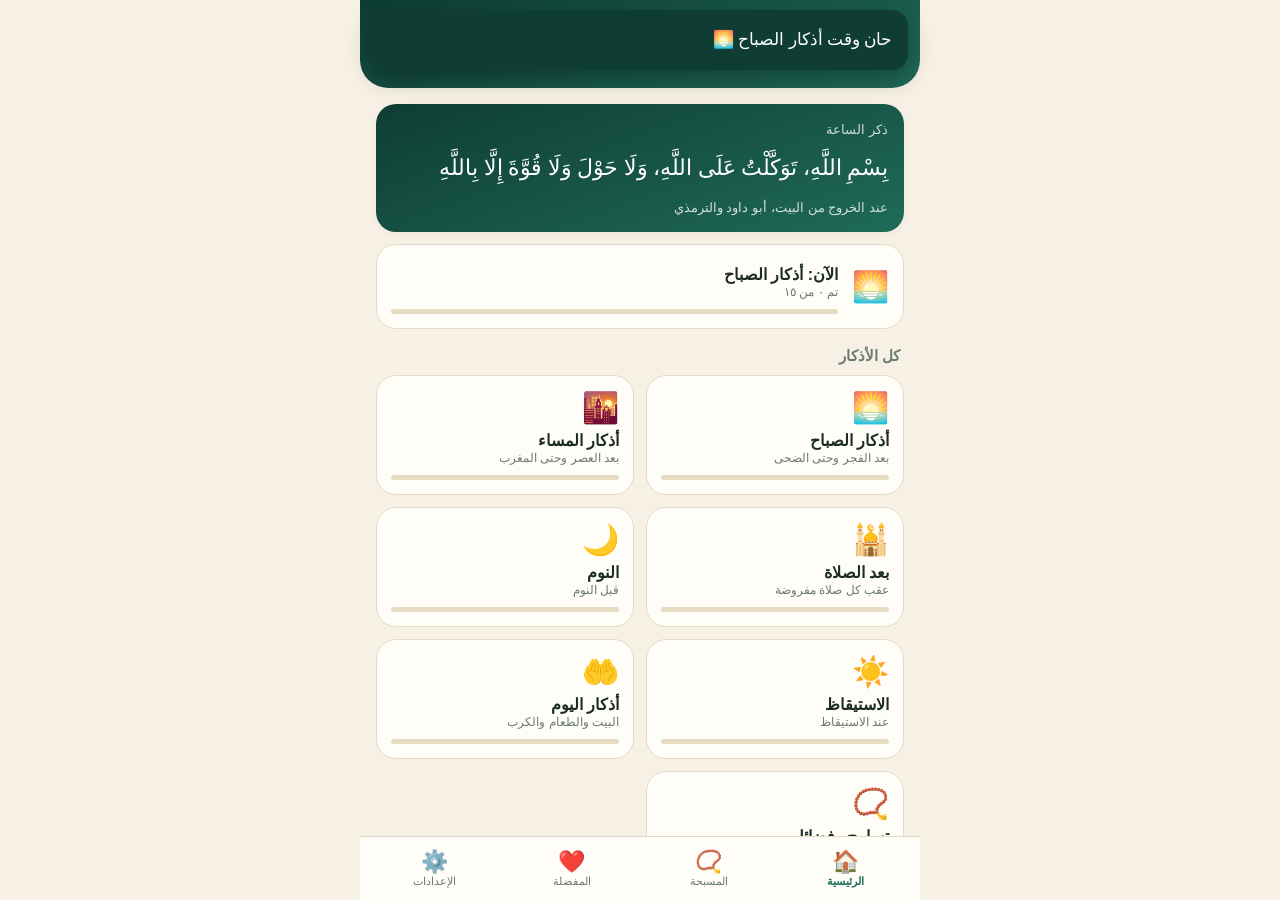
==== index.html @ 8a586744 "Adhkar app preview" ====
<!doctype html><html lang="ar" dir="rtl"><head><meta charset="utf-8">
<meta name="viewport" content="width=device-width,initial-scale=1,viewport-fit=cover">
<title>أذكار</title>
<link rel="manifest" href="manifest.webmanifest">
<meta name="apple-mobile-web-app-capable" content="yes"><meta name="mobile-web-app-capable" content="yes">
<meta name="apple-mobile-web-app-status-bar-style" content="black-translucent">
<meta name="apple-mobile-web-app-title" content="أذكار">
<meta name="theme-color" content="#0f3d34">
<link rel="apple-touch-icon" href="icons/icon-180.png"><link rel="icon" href="icons/icon-192.png">
<link rel="stylesheet" href="style.css?v=1"></head><body>
<div id="app"></div><div id="toast"></div>
<script src="data.js?v=1"></script><script src="app.js?v=1"></script></body></html>
---- style.css ----
:root{--bg:#f6f1e4;--card:#fffdf7;--ink:#1b2b26;--mut:#6b7a73;--g:#0f3d34;--g2:#1f6b58;--gold:#c8a24a;--line:#e6dcc3;--fs:26px}
body.dark{--bg:#0c1a17;--card:#132622;--ink:#eef3ef;--mut:#8fa59c;--g:#0a2a24;--g2:#2c8a72;--line:#21403a}
*{box-sizing:border-box;-webkit-tap-highlight-color:transparent}
html,body{margin:0;height:100%;background:var(--bg);color:var(--ink);font-family:-apple-system,"SF Arabic","Geeza Pro","Segoe UI",Tahoma,sans-serif}
#app{height:100%;display:flex;flex-direction:column;max-width:560px;margin:0 auto;position:relative}
.top{background:linear-gradient(160deg,var(--g),var(--g2));color:#fff;padding:calc(env(safe-area-inset-top) + 18px) 20px 22px;border-radius:0 0 28px 28px}
.top h1{margin:0;font-size:24px}.top p{margin:4px 0 0;opacity:.85;font-size:14px}
.top .bar{display:flex;align-items:center;gap:10px}.back{background:rgba(255,255,255,.18);border:0;color:#fff;width:38px;height:38px;border-radius:50%;font-size:20px}
.main{flex:1;overflow-y:auto;padding:16px 16px 96px;-webkit-overflow-scrolling:touch}
.tabs{position:absolute;bottom:0;left:0;right:0;display:flex;background:var(--card);border-top:1px solid var(--line);padding:6px 6px calc(env(safe-area-inset-bottom) + 6px)}
.tabs button{flex:1;border:0;background:none;color:var(--mut);font-size:11px;padding:6px 0;font-family:inherit}.tabs button b{display:block;font-size:22px;font-weight:400}.tabs .on{color:var(--g2);font-weight:700}
.card{background:var(--card);border:1px solid var(--line);border-radius:20px;padding:16px;margin-bottom:12px;box-shadow:0 2px 8px rgba(0,0,0,.04)}
.hero{background:linear-gradient(160deg,var(--g),var(--g2));color:#fff;border:0}.hero .tx{font-family:"Geeza Pro","Amiri",serif;font-size:22px;line-height:2;margin:8px 0}
.hero small{opacity:.8}.row{display:flex;gap:8px;flex-wrap:wrap}
.btn{border:0;background:var(--g2);color:#fff;padding:10px 16px;border-radius:14px;font-size:15px;font-family:inherit}.btn.ghost{background:rgba(255,255,255,.18)}.btn.out{background:none;color:var(--g2);border:1px solid var(--g2)}
.grid{display:grid;grid-template-columns:1fr 1fr;gap:12px}
.cat{background:var(--card);border:1px solid var(--line);border-radius:20px;padding:14px;text-align:right;font-family:inherit;color:var(--ink);position:relative}
.cat i{font-style:normal;font-size:30px;display:block}.cat b{display:block;margin-top:6px;font-size:16px}.cat span{font-size:12px;color:var(--mut)}
.pg{height:5px;background:var(--line);border-radius:3px;margin-top:10px;overflow:hidden}.pg div{height:100%;background:var(--gold);transition:width .3s}
.sec{font-weight:700;margin:18px 4px 10px;font-size:15px;color:var(--mut)}
.dh{padding:18px 16px 14px;user-select:none}.dh .tx{font-family:"Geeza Pro","Amiri","Traditional Arabic",serif;font-size:var(--fs);line-height:2.1;text-align:center;white-space:pre-line}
.dh .src{font-size:12px;color:var(--mut);text-align:center;margin-top:6px}.dh .hd{font-size:13px;color:var(--gold);text-align:center;margin-top:4px}
.dh .act{display:flex;align-items:center;justify-content:space-between;margin-top:12px}
.cnt{width:72px;height:72px;border-radius:50%;border:3px solid var(--g2);background:none;color:var(--g2);font-size:24px;font-weight:700;font-family:inherit}
.cnt small{display:block;font-size:11px;font-weight:400}
.dh.done{opacity:.5}.dh.done .cnt{background:var(--g2);color:#fff}
.ic{background:none;border:0;font-size:22px;padding:8px;color:var(--mut)}.ic.on{color:#d4553f}
.set label{display:flex;justify-content:space-between;align-items:center;padding:12px 0;border-bottom:1px solid var(--line);font-size:15px;gap:10px}.set label:last-child{border:0}
.set input[type=time],.set select{font-size:16px;padding:6px 8px;border-radius:10px;border:1px solid var(--line);background:var(--bg);color:var(--ink);font-family:inherit}
.sw{width:50px;height:30px;appearance:none;-webkit-appearance:none;background:#bbb;border-radius:15px;position:relative;transition:.2s;flex:none}.sw:checked{background:var(--g2)}.sw:after{content:"";position:absolute;top:3px;right:3px;width:24px;height:24px;background:#fff;border-radius:50%;transition:.2s}.sw:checked:after{right:23px}
.note{font-size:13px;color:var(--mut);line-height:1.8;margin-top:8px}
.tas{display:flex;flex-direction:column;align-items:center;padding-top:10px}.big{width:220px;height:220px;border-radius:50%;border:0;background:radial-gradient(circle at 35% 30%,var(--g2),var(--g));color:#fff;font-size:64px;font-weight:700;box-shadow:0 10px 30px rgba(15,61,52,.35);font-family:inherit}.big:active{transform:scale(.96)}
#toast{position:fixed;top:calc(env(safe-area-inset-top) + 10px);left:12px;right:12px;max-width:536px;margin:0 auto;background:var(--g);color:#fff;border-radius:16px;padding:14px 16px;font-family:"Geeza Pro",serif;line-height:1.9;transform:translateY(-140%);transition:.35s;z-index:9;box-shadow:0 8px 24px rgba(0,0,0,.3);font-size:17px}#toast.on{transform:none}
.empty{text-align:center;color:var(--mut);padding:40px 10px}
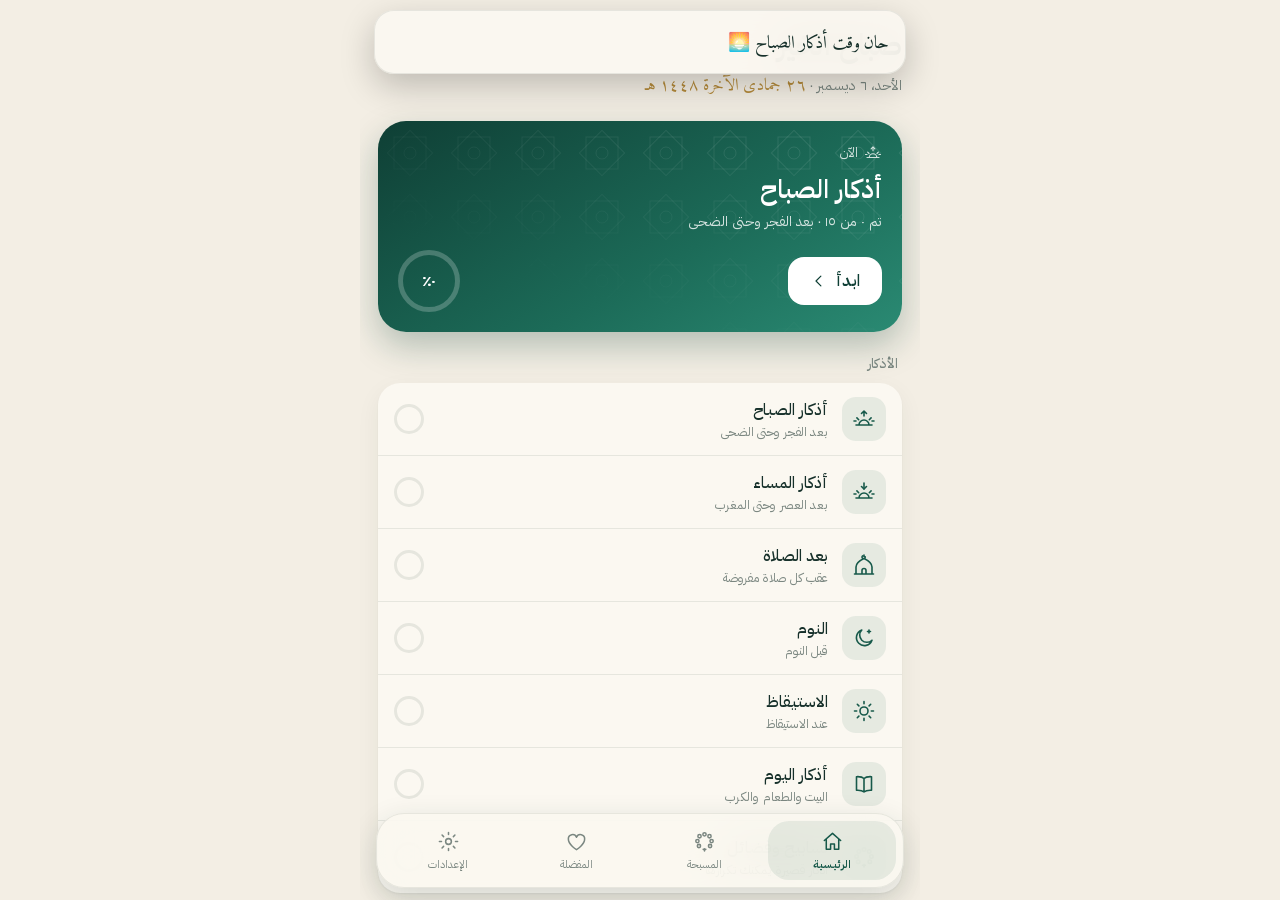
==== commit 99d660a1: "Adhkar v2: premium redesign" ====
--- a/index.html
+++ b/index.html
@@ -5,8 +5,8 @@
 <meta name="apple-mobile-web-app-capable" content="yes"><meta name="mobile-web-app-capable" content="yes">
 <meta name="apple-mobile-web-app-status-bar-style" content="black-translucent">
 <meta name="apple-mobile-web-app-title" content="أذكار">
-<meta name="theme-color" content="#0f3d34">
+<meta name="theme-color" content="#0f3f35">
 <link rel="apple-touch-icon" href="icons/icon-180.png"><link rel="icon" href="icons/icon-192.png">
-<link rel="stylesheet" href="style.css?v=1"></head><body>
+<link rel="stylesheet" href="fonts.css?v=2"><link rel="stylesheet" href="style.css?v=2"></head><body>
 <div id="app"></div><div id="toast"></div>
-<script src="data.js?v=1"></script><script src="app.js?v=1"></script></body></html>
+<script src="data.js?v=2"></script><script src="icons.js?v=2"></script><script src="app.js?v=2"></script></body></html>
--- a/fonts.css
+++ b/fonts.css
@@ -0,0 +1,6 @@
+@font-face{font-family:'Amiri';font-weight:400;font-display:swap;src:url(fonts/Amiri-400-arabic.woff);unicode-range:U+0600-06FF, U+0750-077F, U+0870-0891, U+0897-08E1, U+08E3-08FF, U+200C-200E, U+2010-2011, U+204F, U+2E41, U+FB50-FDFF, U+FE70-FE74, U+FE76-FEFC, U+102E0-102FB, U+10E60-10E7E, U+10EC2-10EC7, U+10EC9-10EEE, U+10EF0-10EFF, U+1EE00-1EE03, U+1EE05-1EE1F, U+1EE21-1EE22, U+1EE24, U+1EE27, U+1EE29-1EE32, U+1EE34-1EE37, U+1EE39, U+1EE3B, U+1EE42, U+1EE47, U+1EE49, U+1EE4B, U+1EE4D-1EE4F, U+1EE51-1EE52, U+1EE54, U+1EE57, U+1EE59, U+1EE5B, U+1EE5D, U+1EE5F, U+1EE61-1EE62, U+1EE64, U+1EE67-1EE6A, U+1EE6C-1EE72, U+1EE74-1EE77, U+1EE79-1EE7C, U+1EE7E, U+1EE80-1EE89, U+1EE8B-1EE9B, U+1EEA1-1EEA3, U+1EEA5-1EEA9, U+1EEAB-1EEBB, U+1EEF0-1EEF1}
+@font-face{font-family:'Amiri';font-weight:700;font-display:swap;src:url(fonts/Amiri-700-arabic.woff);unicode-range:U+0600-06FF, U+0750-077F, U+0870-0891, U+0897-08E1, U+08E3-08FF, U+200C-200E, U+2010-2011, U+204F, U+2E41, U+FB50-FDFF, U+FE70-FE74, U+FE76-FEFC, U+102E0-102FB, U+10E60-10E7E, U+10EC2-10EC7, U+10EC9-10EEE, U+10EF0-10EFF, U+1EE00-1EE03, U+1EE05-1EE1F, U+1EE21-1EE22, U+1EE24, U+1EE27, U+1EE29-1EE32, U+1EE34-1EE37, U+1EE39, U+1EE3B, U+1EE42, U+1EE47, U+1EE49, U+1EE4B, U+1EE4D-1EE4F, U+1EE51-1EE52, U+1EE54, U+1EE57, U+1EE59, U+1EE5B, U+1EE5D, U+1EE5F, U+1EE61-1EE62, U+1EE64, U+1EE67-1EE6A, U+1EE6C-1EE72, U+1EE74-1EE77, U+1EE79-1EE7C, U+1EE7E, U+1EE80-1EE89, U+1EE8B-1EE9B, U+1EEA1-1EEA3, U+1EEA5-1EEA9, U+1EEAB-1EEBB, U+1EEF0-1EEF1}
+@font-face{font-family:'IBM Plex Sans Arabic';font-weight:400;font-display:swap;src:url(fonts/IBMPlexSansArabic-400-arabic.woff);unicode-range:U+0600-06FF, U+0750-077F, U+0870-0891, U+0897-08E1, U+08E3-08FF, U+200C-200E, U+2010-2011, U+204F, U+2E41, U+FB50-FDFF, U+FE70-FE74, U+FE76-FEFC, U+102E0-102FB, U+10E60-10E7E, U+10EC2-10EC7, U+10EC9-10EEE, U+10EF0-10EFF, U+1EE00-1EE03, U+1EE05-1EE1F, U+1EE21-1EE22, U+1EE24, U+1EE27, U+1EE29-1EE32, U+1EE34-1EE37, U+1EE39, U+1EE3B, U+1EE42, U+1EE47, U+1EE49, U+1EE4B, U+1EE4D-1EE4F, U+1EE51-1EE52, U+1EE54, U+1EE57, U+1EE59, U+1EE5B, U+1EE5D, U+1EE5F, U+1EE61-1EE62, U+1EE64, U+1EE67-1EE6A, U+1EE6C-1EE72, U+1EE74-1EE77, U+1EE79-1EE7C, U+1EE7E, U+1EE80-1EE89, U+1EE8B-1EE9B, U+1EEA1-1EEA3, U+1EEA5-1EEA9, U+1EEAB-1EEBB, U+1EEF0-1EEF1}
+@font-face{font-family:'IBM Plex Sans Arabic';font-weight:500;font-display:swap;src:url(fonts/IBMPlexSansArabic-500-arabic.woff);unicode-range:U+0600-06FF, U+0750-077F, U+0870-0891, U+0897-08E1, U+08E3-08FF, U+200C-200E, U+2010-2011, U+204F, U+2E41, U+FB50-FDFF, U+FE70-FE74, U+FE76-FEFC, U+102E0-102FB, U+10E60-10E7E, U+10EC2-10EC7, U+10EC9-10EEE, U+10EF0-10EFF, U+1EE00-1EE03, U+1EE05-1EE1F, U+1EE21-1EE22, U+1EE24, U+1EE27, U+1EE29-1EE32, U+1EE34-1EE37, U+1EE39, U+1EE3B, U+1EE42, U+1EE47, U+1EE49, U+1EE4B, U+1EE4D-1EE4F, U+1EE51-1EE52, U+1EE54, U+1EE57, U+1EE59, U+1EE5B, U+1EE5D, U+1EE5F, U+1EE61-1EE62, U+1EE64, U+1EE67-1EE6A, U+1EE6C-1EE72, U+1EE74-1EE77, U+1EE79-1EE7C, U+1EE7E, U+1EE80-1EE89, U+1EE8B-1EE9B, U+1EEA1-1EEA3, U+1EEA5-1EEA9, U+1EEAB-1EEBB, U+1EEF0-1EEF1}
+@font-face{font-family:'IBM Plex Sans Arabic';font-weight:600;font-display:swap;src:url(fonts/IBMPlexSansArabic-600-arabic.woff);unicode-range:U+0600-06FF, U+0750-077F, U+0870-0891, U+0897-08E1, U+08E3-08FF, U+200C-200E, U+2010-2011, U+204F, U+2E41, U+FB50-FDFF, U+FE70-FE74, U+FE76-FEFC, U+102E0-102FB, U+10E60-10E7E, U+10EC2-10EC7, U+10EC9-10EEE, U+10EF0-10EFF, U+1EE00-1EE03, U+1EE05-1EE1F, U+1EE21-1EE22, U+1EE24, U+1EE27, U+1EE29-1EE32, U+1EE34-1EE37, U+1EE39, U+1EE3B, U+1EE42, U+1EE47, U+1EE49, U+1EE4B, U+1EE4D-1EE4F, U+1EE51-1EE52, U+1EE54, U+1EE57, U+1EE59, U+1EE5B, U+1EE5D, U+1EE5F, U+1EE61-1EE62, U+1EE64, U+1EE67-1EE6A, U+1EE6C-1EE72, U+1EE74-1EE77, U+1EE79-1EE7C, U+1EE7E, U+1EE80-1EE89, U+1EE8B-1EE9B, U+1EEA1-1EEA3, U+1EEA5-1EEA9, U+1EEAB-1EEBB, U+1EEF0-1EEF1}
+@font-face{font-family:'Reem Kufi';font-weight:500;font-display:swap;src:url(fonts/ReemKufi-500-arabic.woff);unicode-range:U+0600-06FF, U+0750-077F, U+0870-0891, U+0897-08E1, U+08E3-08FF, U+200C-200E, U+2010-2011, U+204F, U+2E41, U+FB50-FDFF, U+FE70-FE74, U+FE76-FEFC, U+102E0-102FB, U+10E60-10E7E, U+10EC2-10EC7, U+10EC9-10EEE, U+10EF0-10EFF, U+1EE00-1EE03, U+1EE05-1EE1F, U+1EE21-1EE22, U+1EE24, U+1EE27, U+1EE29-1EE32, U+1EE34-1EE37, U+1EE39, U+1EE3B, U+1EE42, U+1EE47, U+1EE49, U+1EE4B, U+1EE4D-1EE4F, U+1EE51-1EE52, U+1EE54, U+1EE57, U+1EE59, U+1EE5B, U+1EE5D, U+1EE5F, U+1EE61-1EE62, U+1EE64, U+1EE67-1EE6A, U+1EE6C-1EE72, U+1EE74-1EE77, U+1EE79-1EE7C, U+1EE7E, U+1EE80-1EE89, U+1EE8B-1EE9B, U+1EEA1-1EEA3, U+1EEA5-1EEA9, U+1EEAB-1EEBB, U+1EEF0-1EEF1}
--- a/style.css
+++ b/style.css
@@ -1,34 +1,71 @@
-:root{--bg:#f6f1e4;--card:#fffdf7;--ink:#1b2b26;--mut:#6b7a73;--g:#0f3d34;--g2:#1f6b58;--gold:#c8a24a;--line:#e6dcc3;--fs:26px}
-body.dark{--bg:#0c1a17;--card:#132622;--ink:#eef3ef;--mut:#8fa59c;--g:#0a2a24;--g2:#2c8a72;--line:#21403a}
+:root{--bg:#f3eee4;--bg2:#ebe4d4;--card:#fbf8f1;--ink:#16302a;--mut:#7b8781;--acc:#17594a;--acc2:#2a7a66;--gold:#b48a3a;--line:rgba(22,48,42,.09);--tint:rgba(23,89,74,.09);--fs:30px;--sh:0 1px 2px rgba(22,48,42,.05),0 8px 24px rgba(22,48,42,.06)}
+body.dark{--bg:#0a1412;--bg2:#0e1c19;--card:#122320;--ink:#ecf2ee;--mut:#8aa097;--acc:#46b394;--acc2:#2f8f77;--gold:#d8b468;--line:rgba(255,255,255,.08);--tint:rgba(70,179,148,.12);--sh:0 1px 2px rgba(0,0,0,.3),0 8px 24px rgba(0,0,0,.25)}
 *{box-sizing:border-box;-webkit-tap-highlight-color:transparent}
-html,body{margin:0;height:100%;background:var(--bg);color:var(--ink);font-family:-apple-system,"SF Arabic","Geeza Pro","Segoe UI",Tahoma,sans-serif}
-#app{height:100%;display:flex;flex-direction:column;max-width:560px;margin:0 auto;position:relative}
-.top{background:linear-gradient(160deg,var(--g),var(--g2));color:#fff;padding:calc(env(safe-area-inset-top) + 18px) 20px 22px;border-radius:0 0 28px 28px}
-.top h1{margin:0;font-size:24px}.top p{margin:4px 0 0;opacity:.85;font-size:14px}
-.top .bar{display:flex;align-items:center;gap:10px}.back{background:rgba(255,255,255,.18);border:0;color:#fff;width:38px;height:38px;border-radius:50%;font-size:20px}
-.main{flex:1;overflow-y:auto;padding:16px 16px 96px;-webkit-overflow-scrolling:touch}
-.tabs{position:absolute;bottom:0;left:0;right:0;display:flex;background:var(--card);border-top:1px solid var(--line);padding:6px 6px calc(env(safe-area-inset-bottom) + 6px)}
-.tabs button{flex:1;border:0;background:none;color:var(--mut);font-size:11px;padding:6px 0;font-family:inherit}.tabs button b{display:block;font-size:22px;font-weight:400}.tabs .on{color:var(--g2);font-weight:700}
-.card{background:var(--card);border:1px solid var(--line);border-radius:20px;padding:16px;margin-bottom:12px;box-shadow:0 2px 8px rgba(0,0,0,.04)}
-.hero{background:linear-gradient(160deg,var(--g),var(--g2));color:#fff;border:0}.hero .tx{font-family:"Geeza Pro","Amiri",serif;font-size:22px;line-height:2;margin:8px 0}
-.hero small{opacity:.8}.row{display:flex;gap:8px;flex-wrap:wrap}
-.btn{border:0;background:var(--g2);color:#fff;padding:10px 16px;border-radius:14px;font-size:15px;font-family:inherit}.btn.ghost{background:rgba(255,255,255,.18)}.btn.out{background:none;color:var(--g2);border:1px solid var(--g2)}
-.grid{display:grid;grid-template-columns:1fr 1fr;gap:12px}
-.cat{background:var(--card);border:1px solid var(--line);border-radius:20px;padding:14px;text-align:right;font-family:inherit;color:var(--ink);position:relative}
-.cat i{font-style:normal;font-size:30px;display:block}.cat b{display:block;margin-top:6px;font-size:16px}.cat span{font-size:12px;color:var(--mut)}
-.pg{height:5px;background:var(--line);border-radius:3px;margin-top:10px;overflow:hidden}.pg div{height:100%;background:var(--gold);transition:width .3s}
-.sec{font-weight:700;margin:18px 4px 10px;font-size:15px;color:var(--mut)}
-.dh{padding:18px 16px 14px;user-select:none}.dh .tx{font-family:"Geeza Pro","Amiri","Traditional Arabic",serif;font-size:var(--fs);line-height:2.1;text-align:center;white-space:pre-line}
-.dh .src{font-size:12px;color:var(--mut);text-align:center;margin-top:6px}.dh .hd{font-size:13px;color:var(--gold);text-align:center;margin-top:4px}
-.dh .act{display:flex;align-items:center;justify-content:space-between;margin-top:12px}
-.cnt{width:72px;height:72px;border-radius:50%;border:3px solid var(--g2);background:none;color:var(--g2);font-size:24px;font-weight:700;font-family:inherit}
-.cnt small{display:block;font-size:11px;font-weight:400}
-.dh.done{opacity:.5}.dh.done .cnt{background:var(--g2);color:#fff}
-.ic{background:none;border:0;font-size:22px;padding:8px;color:var(--mut)}.ic.on{color:#d4553f}
-.set label{display:flex;justify-content:space-between;align-items:center;padding:12px 0;border-bottom:1px solid var(--line);font-size:15px;gap:10px}.set label:last-child{border:0}
-.set input[type=time],.set select{font-size:16px;padding:6px 8px;border-radius:10px;border:1px solid var(--line);background:var(--bg);color:var(--ink);font-family:inherit}
-.sw{width:50px;height:30px;appearance:none;-webkit-appearance:none;background:#bbb;border-radius:15px;position:relative;transition:.2s;flex:none}.sw:checked{background:var(--g2)}.sw:after{content:"";position:absolute;top:3px;right:3px;width:24px;height:24px;background:#fff;border-radius:50%;transition:.2s}.sw:checked:after{right:23px}
-.note{font-size:13px;color:var(--mut);line-height:1.8;margin-top:8px}
-.tas{display:flex;flex-direction:column;align-items:center;padding-top:10px}.big{width:220px;height:220px;border-radius:50%;border:0;background:radial-gradient(circle at 35% 30%,var(--g2),var(--g));color:#fff;font-size:64px;font-weight:700;box-shadow:0 10px 30px rgba(15,61,52,.35);font-family:inherit}.big:active{transform:scale(.96)}
-#toast{position:fixed;top:calc(env(safe-area-inset-top) + 10px);left:12px;right:12px;max-width:536px;margin:0 auto;background:var(--g);color:#fff;border-radius:16px;padding:14px 16px;font-family:"Geeza Pro",serif;line-height:1.9;transform:translateY(-140%);transition:.35s;z-index:9;box-shadow:0 8px 24px rgba(0,0,0,.3);font-size:17px}#toast.on{transform:none}
-.empty{text-align:center;color:var(--mut);padding:40px 10px}
+html,body{margin:0;height:100%;background:var(--bg);color:var(--ink);font-family:"IBM Plex Sans Arabic",-apple-system,"Geeza Pro",sans-serif;overscroll-behavior:none}
+button{font-family:inherit;color:inherit;cursor:pointer}
+#app{height:100%;max-width:560px;margin:0 auto;position:relative;overflow:hidden}
+.scr{position:absolute;inset:0;display:flex;flex-direction:column;animation:in .35s cubic-bezier(.2,.8,.2,1)}
+@keyframes in{from{opacity:0;transform:translateY(10px)}to{opacity:1;transform:none}}
+.main{flex:1;overflow-y:auto;padding:calc(env(safe-area-inset-top) + 22px) 18px 130px;-webkit-overflow-scrolling:touch}
+.h1{font-size:30px;font-weight:600;margin:0;letter-spacing:-.2px}.sub{color:var(--mut);font-size:14px;margin:4px 0 0}
+.hij{font-family:"Amiri",serif;color:var(--gold);font-size:17px}
+.hero{position:relative;overflow:hidden;border-radius:28px;padding:22px 20px 20px;margin:20px 0 22px;color:#fff;background:linear-gradient(150deg,#0f3f35 0%,#1c6b58 60%,#2a8a73 100%);box-shadow:0 14px 34px rgba(15,63,53,.28)}
+body.dark .hero{background:linear-gradient(150deg,#0d3a31,#16594b 70%,#1f7664)}
+.hero:before{content:"";position:absolute;inset:0;background:url("data:image/svg+xml,%3Csvg xmlns='http://www.w3.org/2000/svg' width='64' height='64'%3E%3Cg fill='none' stroke='%23fff' stroke-opacity='.10' stroke-width='1'%3E%3Crect x='16' y='16' width='32' height='32'/%3E%3Crect x='16' y='16' width='32' height='32' transform='rotate(45 32 32)'/%3E%3Ccircle cx='32' cy='32' r='6'/%3E%3C/g%3E%3C/svg%3E");mask-image:linear-gradient(200deg,#000 10%,transparent 75%);-webkit-mask-image:linear-gradient(200deg,#000 10%,transparent 75%)}
+.hero>*{position:relative}.hero .k{font-size:13px;opacity:.8;display:flex;align-items:center;gap:6px}
+.hero h2{margin:8px 0 2px;font-size:26px;font-weight:600}.hero p{margin:0;opacity:.8;font-size:14px}
+.hero .row{display:flex;align-items:center;justify-content:space-between;margin-top:18px}
+.go{border:0;background:#fff;color:#0f3f35;padding:12px 22px;border-radius:16px;font-size:16px;font-weight:600;display:flex;gap:8px;align-items:center;transition:transform .15s}.go:active{transform:scale(.96)}
+.rg{position:relative;width:62px;height:62px}.rg svg{transform:rotate(-90deg)}.rg b{position:absolute;inset:0;display:flex;align-items:center;justify-content:center;font-size:15px;font-weight:600}
+.sec{font-size:13px;color:var(--mut);font-weight:500;margin:6px 4px 10px;letter-spacing:.2px}
+.list{background:var(--card);border-radius:22px;box-shadow:var(--sh);overflow:hidden;margin-bottom:22px}
+.it{display:flex;align-items:center;gap:14px;padding:14px 16px;width:100%;border:0;background:none;text-align:right;border-bottom:1px solid var(--line);transition:background .15s}.it:last-child{border:0}.it:active{background:var(--tint)}
+.ib{width:44px;height:44px;border-radius:14px;background:var(--tint);color:var(--acc);display:flex;align-items:center;justify-content:center;flex:none}
+.it .t{flex:1;min-width:0}.it .t b{display:block;font-size:16px;font-weight:500}.it .t span{font-size:12.5px;color:var(--mut)}
+.it .e{color:var(--mut);display:flex;align-items:center;gap:8px;font-size:13px}
+.mini{width:30px;height:30px}.mini svg{transform:rotate(-90deg)}
+.quote{background:var(--card);border-radius:22px;box-shadow:var(--sh);padding:20px;margin-bottom:22px;text-align:center;border:1px solid var(--line)}
+.quote .tx{font-family:"Amiri",serif;font-size:23px;line-height:2.1;margin:6px 0}.quote small{color:var(--mut);font-size:12px}
+.orn{color:var(--gold);display:flex;justify-content:center;opacity:.9;font-size:12px;gap:8px;align-items:center}.orn:before,.orn:after{content:"";width:34px;height:1px;background:currentColor;opacity:.5}
+/* tabs */
+.tabs{position:absolute;left:16px;right:16px;bottom:calc(env(safe-area-inset-bottom) + 12px);display:flex;padding:7px;border-radius:28px;background:color-mix(in srgb,var(--card) 82%,transparent);backdrop-filter:blur(22px) saturate(1.6);-webkit-backdrop-filter:blur(22px) saturate(1.6);box-shadow:0 10px 30px rgba(22,48,42,.16);border:1px solid var(--line);z-index:5}
+.tabs button{flex:1;border:0;background:none;color:var(--mut);padding:9px 0 7px;border-radius:21px;font-size:11px;display:flex;flex-direction:column;align-items:center;gap:3px;transition:.25s}.tabs .on{color:var(--acc);background:var(--tint);font-weight:600}
+/* reader */
+.rd{background:var(--bg);}
+.rtop{padding:calc(env(safe-area-inset-top) + 12px) 16px 6px;display:flex;align-items:center;gap:10px}
+.rtop h3{flex:1;margin:0;font-size:17px;font-weight:600;text-align:center}
+.cb{width:42px;height:42px;border-radius:50%;border:0;background:var(--card);box-shadow:var(--sh);display:flex;align-items:center;justify-content:center;color:var(--ink);transition:transform .15s}.cb:active{transform:scale(.92)}.cb.on{color:#c4493a}.cb.on svg{fill:#c4493a}
+.segs{display:flex;gap:4px;padding:6px 18px 0;direction:rtl}.segs i{flex:1;height:4px;border-radius:2px;background:var(--line);overflow:hidden;position:relative}.segs i.d{background:var(--acc)}.segs i.c{background:var(--gold)}
+.rbody{flex:1;overflow-y:auto;padding:22px 20px 10px;display:flex;flex-direction:column}
+.pcard{margin:auto 0;background:var(--card);border-radius:30px;box-shadow:var(--sh);border:1px solid var(--line);padding:30px 22px 22px;text-align:center;position:relative;animation:swap .4s cubic-bezier(.2,.8,.2,1)}
+@keyframes swap{from{opacity:0;transform:translateX(-24px)}to{opacity:1;transform:none}}
+.pcard .tx{font-family:"Amiri",serif;font-size:var(--fs);line-height:2.15;white-space:pre-line;color:var(--ink)}
+.pcard .src{margin-top:18px;font-size:12.5px;color:var(--mut);display:inline-block;padding:5px 12px;border-radius:12px;background:var(--tint)}
+.pcard .fd{margin-top:10px;font-size:13px;color:var(--gold);line-height:1.8}
+.dock{padding:8px 24px calc(env(safe-area-inset-bottom) + 18px);display:flex;align-items:center;justify-content:space-between}
+.ctr{position:relative;width:132px;height:132px;border:0;background:none;padding:0;transition:transform .12s}.ctr:active{transform:scale(.95)}
+.ctr svg{position:absolute;inset:0;transform:rotate(-90deg)}.ctr .n{position:absolute;inset:14px;border-radius:50%;background:var(--card);box-shadow:var(--sh);display:flex;flex-direction:column;align-items:center;justify-content:center}
+.ctr .n b{font-size:38px;font-weight:600;line-height:1;color:var(--acc)}.ctr .n small{font-size:12px;color:var(--mut);margin-top:4px}
+.ctr.pulse .n{animation:pl .35s}@keyframes pl{50%{transform:scale(1.07)}}
+.ctr.dn .n{background:var(--acc);color:#fff}.ctr.dn .n b{color:#fff}
+.nv{width:52px;height:52px}.nv:disabled{opacity:.3}
+.fin{margin:auto;text-align:center;padding:20px}.fin .ck{width:110px;height:110px;border-radius:50%;background:var(--tint);color:var(--acc);display:flex;align-items:center;justify-content:center;margin:0 auto 22px}
+.fin .ck path{stroke-dasharray:30;stroke-dashoffset:30;animation:dr .7s .2s forwards}@keyframes dr{to{stroke-dashoffset:0}}
+.fin h2{font-family:"Amiri",serif;font-size:34px;margin:0 0 6px}.fin p{color:var(--mut);margin:0 0 26px}
+.btn{border:0;background:var(--acc);color:#fff;padding:14px 26px;border-radius:18px;font-size:16px;font-weight:500}.btn.o{background:var(--tint);color:var(--acc)}
+/* tasbih */
+.tw{display:flex;flex-direction:column;align-items:center;margin-top:18px}
+.big{position:relative;width:260px;height:260px;border:0;background:none;padding:0;transition:transform .1s}.big:active{transform:scale(.97)}
+.big svg{position:absolute;inset:0;transform:rotate(-90deg)}.big .n{position:absolute;inset:24px;border-radius:50%;background:radial-gradient(circle at 35% 25%,var(--acc2),var(--acc) 70%);box-shadow:0 18px 40px rgba(23,89,74,.35),inset 0 2px 0 rgba(255,255,255,.2);display:flex;flex-direction:column;align-items:center;justify-content:center;color:#fff}
+.big .n b{font-size:64px;font-weight:600;line-height:1}.big .n small{opacity:.8;margin-top:6px;font-size:13px}
+.seg{display:flex;background:var(--tint);padding:4px;border-radius:16px;margin:28px 0 16px;gap:2px}.seg button{border:0;background:none;padding:8px 18px;border-radius:12px;font-size:14px;color:var(--mut)}.seg .on{background:var(--card);color:var(--acc);box-shadow:var(--sh);font-weight:600}
+.tot{color:var(--mut);font-size:13px;margin-bottom:12px}
+/* settings */
+.st label{display:flex;justify-content:space-between;align-items:center;padding:13px 16px;border-bottom:1px solid var(--line);font-size:15.5px;gap:12px;min-height:54px}.st label:last-child{border:0}.st label .l{display:flex;align-items:center;gap:12px}.st label .l .ib{width:34px;height:34px;border-radius:11px}
+.st input[type=time],.st select{font-family:inherit;font-size:16px;padding:7px 10px;border-radius:12px;border:0;background:var(--tint);color:var(--acc);font-weight:500}
+.sw{width:52px;height:32px;appearance:none;-webkit-appearance:none;background:var(--line);border-radius:16px;position:relative;transition:.25s;flex:none;margin:0}.sw:checked{background:var(--acc2)}.sw:after{content:"";position:absolute;top:3px;right:3px;width:26px;height:26px;background:#fff;border-radius:50%;transition:.25s;box-shadow:0 2px 4px rgba(0,0,0,.25)}.sw:checked:after{right:23px}
+.st input[type=range]{width:130px;accent-color:var(--acc2)}
+.note{font-size:12.5px;color:var(--mut);line-height:1.9;padding:0 6px;margin:-12px 0 22px}
+.empty{text-align:center;color:var(--mut);padding:60px 20px;line-height:2}.empty .ib{margin:0 auto 14px;width:64px;height:64px;border-radius:22px}
+.fc{background:var(--card);border-radius:22px;box-shadow:var(--sh);padding:18px;margin-bottom:14px;border:1px solid var(--line)}.fc .tx{font-family:"Amiri",serif;font-size:22px;line-height:2.1;text-align:center;white-space:pre-line}.fc .row{display:flex;justify-content:space-between;align-items:center;margin-top:8px}.fc .row small{color:var(--mut);font-size:12px}
+#toast{position:fixed;top:calc(env(safe-area-inset-top) + 10px);left:14px;right:14px;max-width:532px;margin:0 auto;background:color-mix(in srgb,var(--card) 90%,transparent);backdrop-filter:blur(20px);-webkit-backdrop-filter:blur(20px);color:var(--ink);border-radius:20px;padding:14px 16px;font-family:"Amiri",serif;line-height:1.9;transform:translateY(-160%);transition:.4s cubic-bezier(.2,.8,.2,1);z-index:9;box-shadow:0 12px 34px rgba(0,0,0,.22);font-size:18px;border:1px solid var(--line)}#toast.on{transform:none}
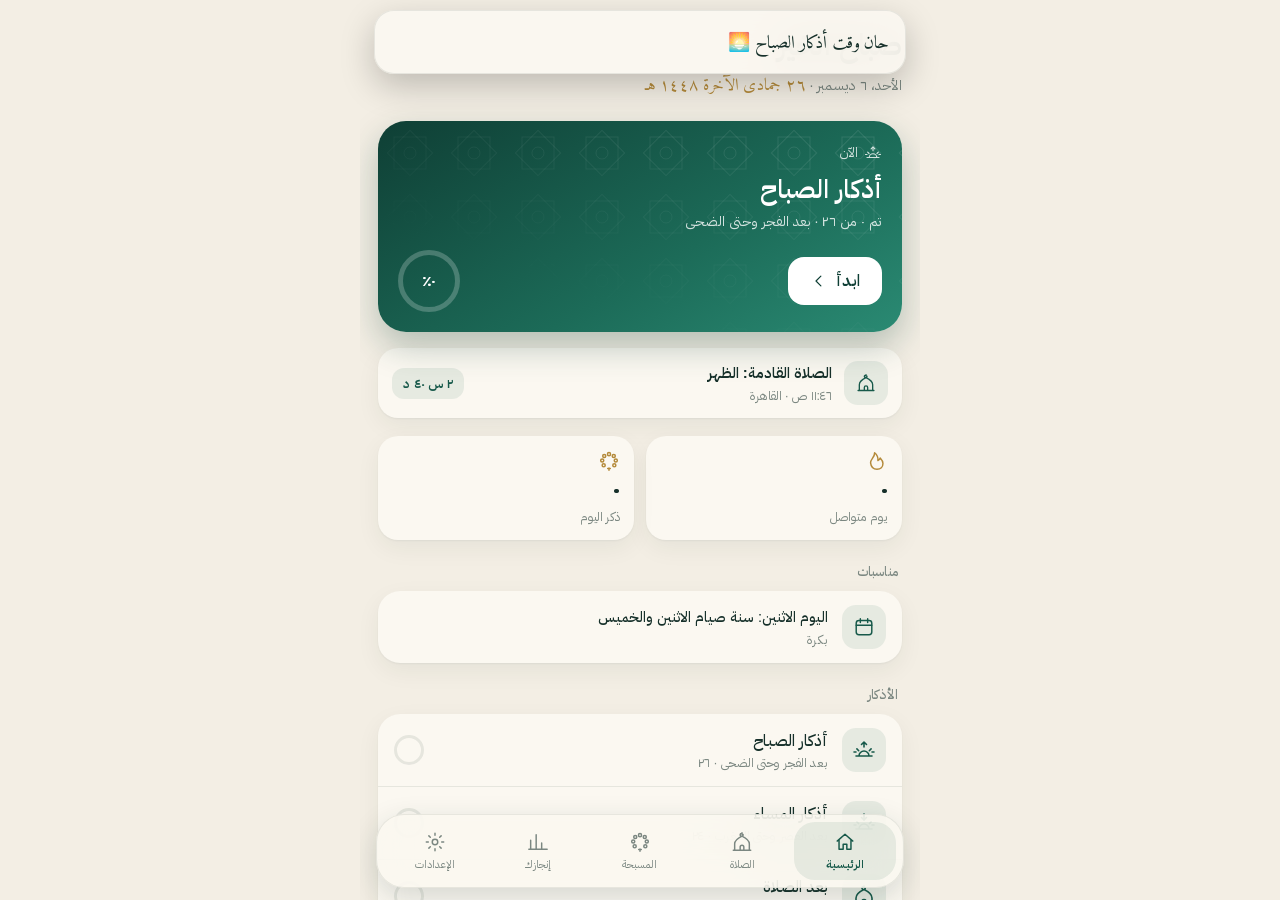
==== commit 95bc4a1f: "Adhkar v4: prayer times, stats, counters, share card, quran duas, 90 adhkar" ====
--- a/index.html
+++ b/index.html
@@ -7,6 +7,6 @@
 <meta name="apple-mobile-web-app-title" content="أذكار">
 <meta name="theme-color" content="#0f3f35">
 <link rel="apple-touch-icon" href="icons/icon-180.png"><link rel="icon" href="icons/icon-192.png">
-<link rel="stylesheet" href="fonts.css?v=2"><link rel="stylesheet" href="style.css?v=2"></head><body>
+<link rel="stylesheet" href="fonts.css?v=4"><link rel="stylesheet" href="style.css?v=4"></head><body>
 <div id="app"></div><div id="toast"></div>
-<script src="data.js?v=2"></script><script src="icons.js?v=2"></script><script src="app.js?v=2"></script></body></html>
+<script src="data.js?v=4"></script><script src="icons.js?v=4"></script><script src="prayer.js?v=4"></script><script src="app.js?v=4"></script></body></html>
--- a/style.css
+++ b/style.css
@@ -40,7 +40,7 @@
 .pcard{margin:auto 0;background:var(--card);border-radius:30px;box-shadow:var(--sh);border:1px solid var(--line);padding:30px 22px 22px;text-align:center;position:relative;animation:swap .4s cubic-bezier(.2,.8,.2,1)}
 @keyframes swap{from{opacity:0;transform:translateX(-24px)}to{opacity:1;transform:none}}
 .pcard .tx{font-family:"Amiri",serif;font-size:var(--fs);line-height:2.15;white-space:pre-line;color:var(--ink)}
-.pcard .src{margin-top:18px;font-size:12.5px;color:var(--mut);display:inline-block;padding:5px 12px;border-radius:12px;background:var(--tint)}
+.pcard .src{margin-top:18px;max-width:100%;line-height:1.8;font-size:12.5px;color:var(--mut);display:inline-block;padding:5px 12px;border-radius:12px;background:var(--tint)}
 .pcard .fd{margin-top:10px;font-size:13px;color:var(--gold);line-height:1.8}
 .dock{padding:8px 24px calc(env(safe-area-inset-bottom) + 18px);display:flex;align-items:center;justify-content:space-between}
 .ctr{position:relative;width:132px;height:132px;border:0;background:none;padding:0;transition:transform .12s}.ctr:active{transform:scale(.95)}
@@ -69,3 +69,21 @@
 .empty{text-align:center;color:var(--mut);padding:60px 20px;line-height:2}.empty .ib{margin:0 auto 14px;width:64px;height:64px;border-radius:22px}
 .fc{background:var(--card);border-radius:22px;box-shadow:var(--sh);padding:18px;margin-bottom:14px;border:1px solid var(--line)}.fc .tx{font-family:"Amiri",serif;font-size:22px;line-height:2.1;text-align:center;white-space:pre-line}.fc .row{display:flex;justify-content:space-between;align-items:center;margin-top:8px}.fc .row small{color:var(--mut);font-size:12px}
 #toast{position:fixed;top:calc(env(safe-area-inset-top) + 10px);left:14px;right:14px;max-width:532px;margin:0 auto;background:color-mix(in srgb,var(--card) 90%,transparent);backdrop-filter:blur(20px);-webkit-backdrop-filter:blur(20px);color:var(--ink);border-radius:20px;padding:14px 16px;font-family:"Amiri",serif;line-height:1.9;transform:translateY(-160%);transition:.4s cubic-bezier(.2,.8,.2,1);z-index:9;box-shadow:0 12px 34px rgba(0,0,0,.22);font-size:18px;border:1px solid var(--line)}#toast.on{transform:none}
+.pill{display:flex;align-items:center;gap:12px;background:var(--card);border-radius:20px;padding:13px 14px;margin:-6px 0 18px;box-shadow:var(--sh);cursor:pointer}
+.pill .t{flex:1;display:flex;flex-direction:column;gap:2px}.pill .t b{font-size:15px;font-weight:600}.pill .t span{font-size:12.5px;color:var(--mut)}
+.pill .left{font-size:13px;color:var(--acc);font-weight:600;background:var(--tint);padding:6px 11px;border-radius:12px;white-space:nowrap}
+.chips{display:flex;gap:12px;margin:0 0 22px}.chip{flex:1;background:var(--card);border-radius:20px;padding:14px;box-shadow:var(--sh);display:flex;flex-direction:column;align-items:flex-start;gap:2px}
+.chip .ci{color:var(--gold);display:flex}.chip b{font-size:26px;font-weight:600;line-height:1.2}.chip small{color:var(--mut);font-size:12.5px}
+.prow.nx{background:var(--tint)}.prow.nx .t b{color:var(--acc)}.prow.ps{opacity:.55}
+.cdl{font-size:30px;font-weight:600}
+select{font-family:inherit;font-size:14px;color:var(--ink);background:var(--tint);border:0;border-radius:12px;padding:8px 10px;max-width:55%}
+.seg.sm{margin-top:18px}.ctxt{font-family:"Amiri",serif;font-size:26px;text-align:center;margin:6px 8px 18px;line-height:1.9;color:var(--acc)}
+.card2{background:var(--card);border-radius:22px;padding:18px 14px 12px;box-shadow:var(--sh);margin-bottom:18px}
+.bars{display:flex;align-items:flex-end;justify-content:space-between;gap:6px;height:150px}
+.bc{flex:1;display:flex;flex-direction:column;align-items:center;justify-content:flex-end;gap:4px;height:100%}
+.bv{width:70%;max-width:30px;border-radius:9px;background:var(--line);min-height:6px;transition:height .4s}.bv.tn{background:var(--acc2)}
+.bc small{font-size:11px;color:var(--mut)}.bc i{font-style:normal;font-size:12.5px;color:var(--mut);width:24px;height:24px;line-height:24px;text-align:center;border-radius:50%}.bc i.dn{background:var(--acc2);color:#fff}
+.ov{position:fixed;inset:0;background:rgba(5,15,12,.6);backdrop-filter:blur(6px);z-index:50;display:flex;align-items:flex-end;justify-content:center;animation:in .25s}
+.sh{width:100%;max-width:560px;background:var(--bg);border-radius:28px 28px 0 0;padding:16px 16px calc(env(safe-area-inset-bottom) + 14px);max-height:94%;overflow:auto}
+.shi{display:flex;justify-content:center;margin-bottom:12px}.shi img{max-height:56vh;max-width:100%;border-radius:18px;box-shadow:var(--sh)}
+.row2{display:flex;gap:8px}.row2 .btn{flex:1;padding:12px 6px;font-size:14px}.cl{display:block;margin:10px auto 0;background:none;border:0;color:var(--mut);font-size:14px;padding:8px}
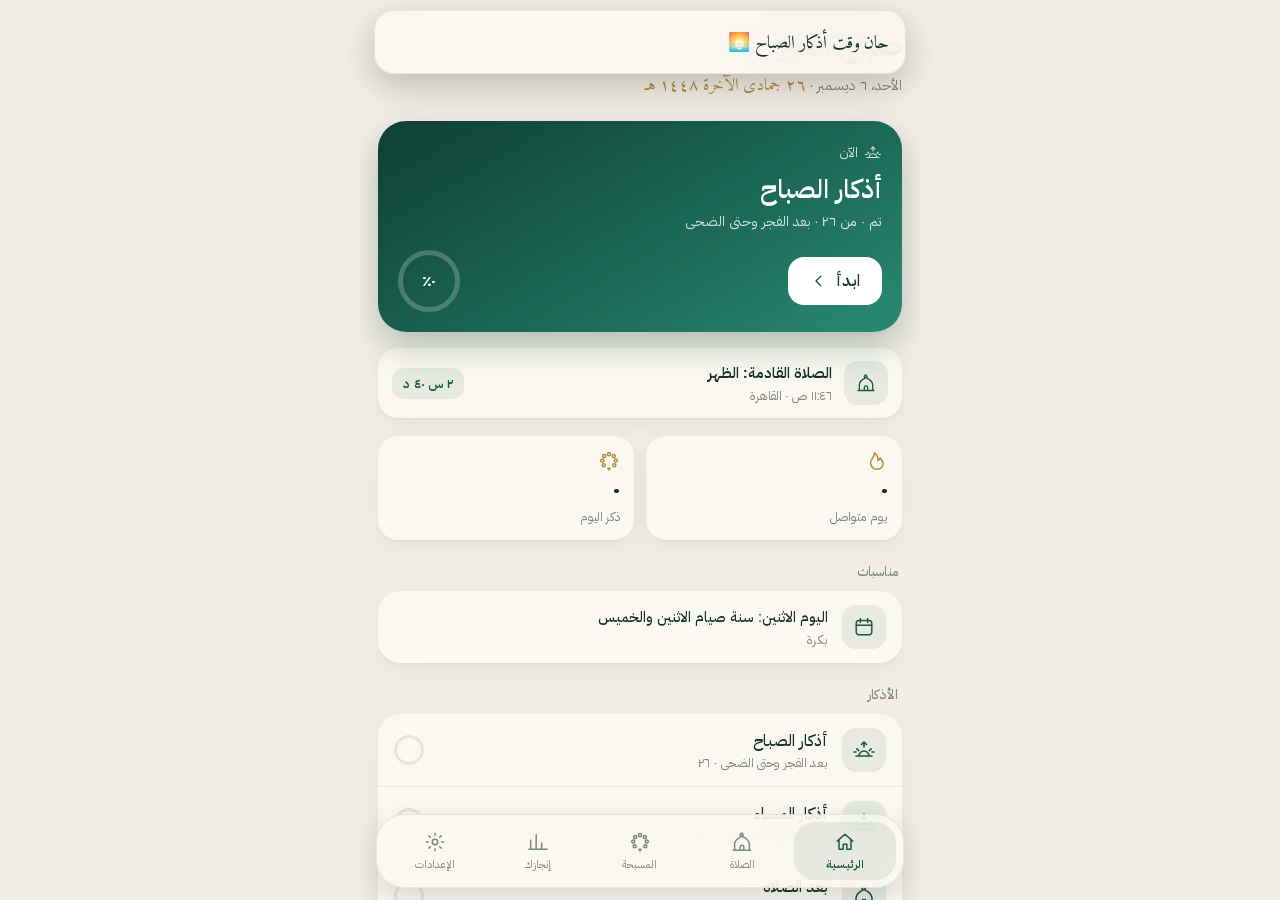
==== commit 07922a97: "Adhkar v5: remove geometric pattern and star icons" ====
--- a/index.html
+++ b/index.html
@@ -7,6 +7,6 @@
 <meta name="apple-mobile-web-app-title" content="أذكار">
 <meta name="theme-color" content="#0f3f35">
 <link rel="apple-touch-icon" href="icons/icon-180.png"><link rel="icon" href="icons/icon-192.png">
-<link rel="stylesheet" href="fonts.css?v=4"><link rel="stylesheet" href="style.css?v=4"></head><body>
+<link rel="stylesheet" href="fonts.css?v=5"><link rel="stylesheet" href="style.css?v=5"></head><body>
 <div id="app"></div><div id="toast"></div>
-<script src="data.js?v=4"></script><script src="icons.js?v=4"></script><script src="prayer.js?v=4"></script><script src="app.js?v=4"></script></body></html>
+<script src="data.js?v=5"></script><script src="icons.js?v=5"></script><script src="prayer.js?v=5"></script><script src="app.js?v=5"></script></body></html>
--- a/style.css
+++ b/style.css
@@ -87,3 +87,4 @@
 .sh{width:100%;max-width:560px;background:var(--bg);border-radius:28px 28px 0 0;padding:16px 16px calc(env(safe-area-inset-bottom) + 14px);max-height:94%;overflow:auto}
 .shi{display:flex;justify-content:center;margin-bottom:12px}.shi img{max-height:56vh;max-width:100%;border-radius:18px;box-shadow:var(--sh)}
 .row2{display:flex;gap:8px}.row2 .btn{flex:1;padding:12px 6px;font-size:14px}.cl{display:block;margin:10px auto 0;background:none;border:0;color:var(--mut);font-size:14px;padding:8px}
+.hero:before{display:none!important}
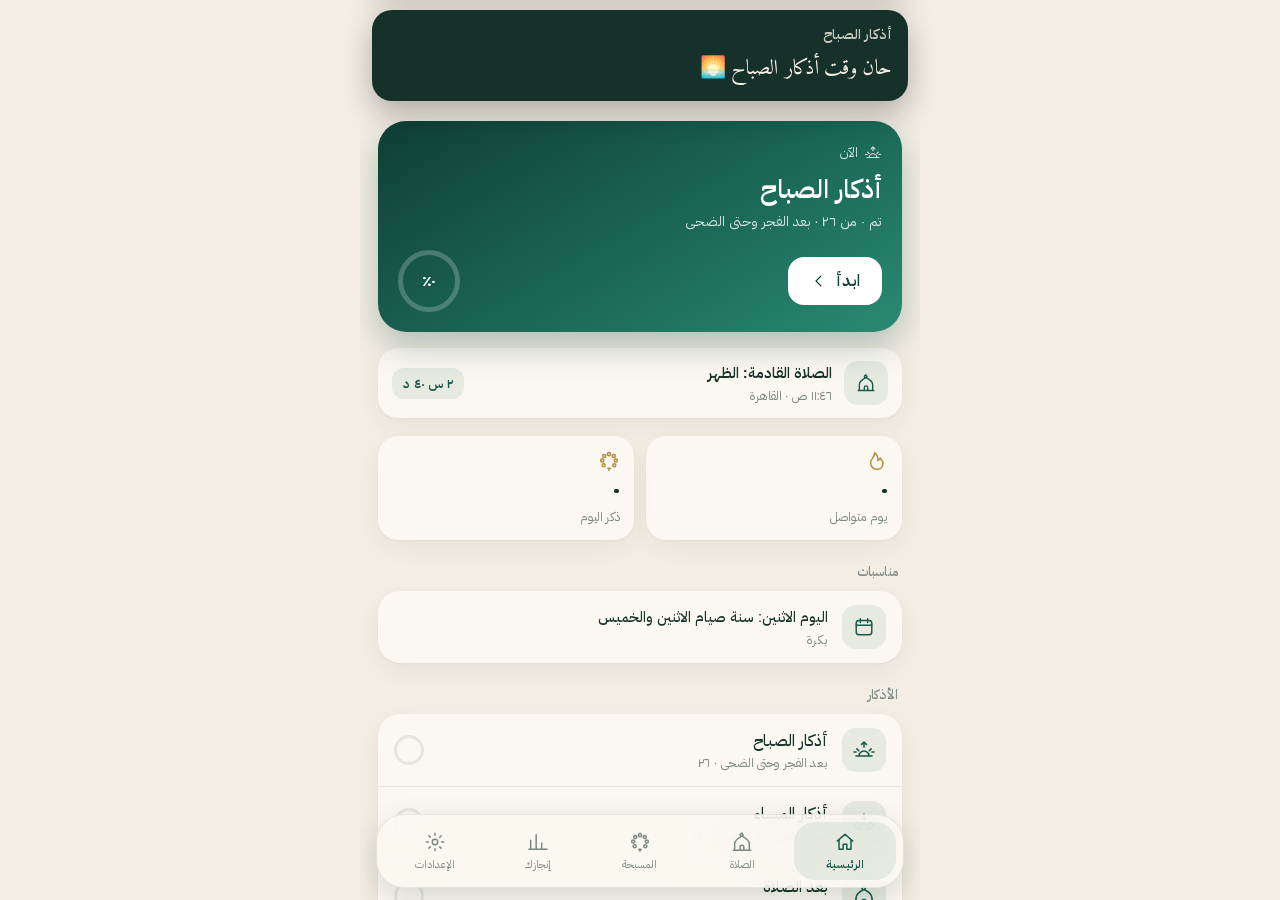
==== commit 77c33183: "Live v13: background push notifications, tasbih icon (rollback: revert to 085d681)" ====
--- a/index.html
+++ b/index.html
@@ -1,5 +1,5 @@
 <!doctype html><html lang="ar" dir="rtl"><head><meta charset="utf-8">
-<meta name="viewport" content="width=device-width,initial-scale=1,viewport-fit=cover">
+<meta name="viewport" content="width=device-width,initial-scale=1,viewport-fit=cover,maximum-scale=1,user-scalable=no">
 <title>أذكار</title>
 <link rel="manifest" href="manifest.webmanifest">
 <meta name="apple-mobile-web-app-capable" content="yes"><meta name="mobile-web-app-capable" content="yes">
@@ -7,6 +7,6 @@
 <meta name="apple-mobile-web-app-title" content="أذكار">
 <meta name="theme-color" content="#0f3f35">
 <link rel="apple-touch-icon" href="icons/icon-180.png"><link rel="icon" href="icons/icon-192.png">
-<link rel="stylesheet" href="fonts.css?v=5"><link rel="stylesheet" href="style.css?v=5"></head><body>
+<link rel="stylesheet" href="fonts.css?v=13"><link rel="stylesheet" href="style.css?v=13"></head><body>
 <div id="app"></div><div id="toast"></div>
-<script src="data.js?v=5"></script><script src="icons.js?v=5"></script><script src="prayer.js?v=5"></script><script src="app.js?v=5"></script></body></html>
+<script src="data.js?v=13"></script><script src="icons.js?v=13"></script><script src="prayer.js?v=13"></script><script src="push.js?v=13"></script><script src="app.js?v=13"></script></body></html>
--- a/style.css
+++ b/style.css
@@ -88,3 +88,6 @@
 .shi{display:flex;justify-content:center;margin-bottom:12px}.shi img{max-height:56vh;max-width:100%;border-radius:18px;box-shadow:var(--sh)}
 .row2{display:flex;gap:8px}.row2 .btn{flex:1;padding:12px 6px;font-size:14px}.cl{display:block;margin:10px auto 0;background:none;border:0;color:var(--mut);font-size:14px;padding:8px}
 .hero:before{display:none!important}
+html,body,#app,*{touch-action:pan-x pan-y;-webkit-user-select:none;user-select:none;-webkit-touch-callout:none}input,select{-webkit-user-select:auto;user-select:auto}input,select,textarea{font-size:16px}
+input[type=text]{font-family:inherit;font-size:16px;color:var(--ink);background:var(--tint);border:0;border-radius:12px;padding:8px 10px;text-align:right;-webkit-user-select:text;user-select:text}
+#bn{position:fixed;top:calc(env(safe-area-inset-top) + 10px);left:12px;right:12px;max-width:536px;margin:0 auto;z-index:80;background:var(--ink);color:var(--bg);border-radius:20px;padding:14px 16px;box-shadow:0 12px 30px rgba(0,0,0,.28);display:flex;flex-direction:column;gap:4px;transform:translateY(-140%);transition:transform .35s cubic-bezier(.2,.8,.2,1)}#bn.on{transform:none}#bn b{font-size:14px;font-weight:600;opacity:.8}#bn span{font-family:Amiri,serif;font-size:21px;line-height:1.8}
